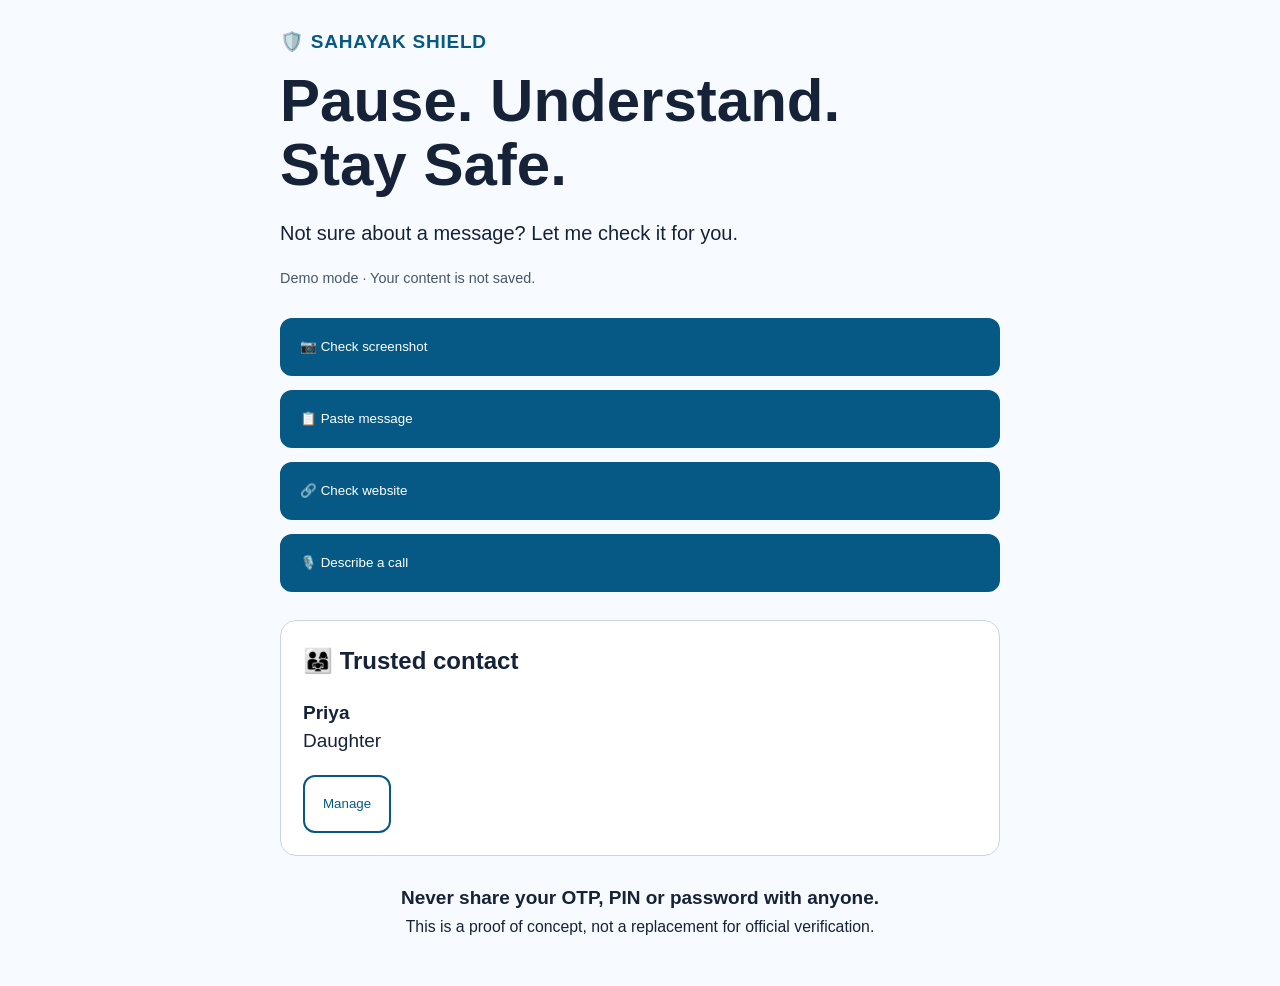
==== static/index.html @ e9e8b98b "initial commit" ====
<!doctype html><html lang="en"><head><meta charset="utf-8"><meta name="viewport" content="width=device-width,initial-scale=1"><title>Sahayak Shield</title><link rel="stylesheet" href="/static/style.css"></head><body><main class="shell"><header><p class="brand">🛡️ SAHAYAK SHIELD</p><h1>Pause. Understand.<br>Stay Safe.</h1><p class="intro">Not sure about a message? Let me check it for you.</p><p class="demo">Demo mode · Your content is not saved.</p></header><section id="choose" aria-label="Choose what to check"><div class="actions"><button data-type="image">📷 Check screenshot</button><button data-type="text">📋 Paste message</button><button data-type="url">🔗 Check website</button><button data-type="call">🎙️ Describe a call</button></div></section><section id="formBox" hidden><button class="back" id="back">← Go back</button><h2 id="formTitle">Check a message</h2><label id="label" for="input">Paste the message here</label><textarea id="input" rows="6" maxlength="8000" placeholder="For example: Your bank account will be blocked today..."></textarea><input id="image" type="file" accept="image/jpeg,image/png,image/webp" hidden><p id="voiceNotice" class="hint" hidden></p><div class="formActions"><button id="voice" class="secondary" type="button">🎙️ Speak instead</button><button id="submit">Check safely</button></div></section><section id="result" hidden aria-live="polite"></section><section class="contact"><h2>👨‍👩‍👧 Trusted contact</h2><p><strong>Priya</strong><br>Daughter</p><button class="secondary" id="manage">Manage</button></section><footer>Never share your OTP, PIN or password with anyone.<br><small>This is a proof of concept, not a replacement for official verification.</small></footer></main><script src="/static/app.js"></script></body></html>
---- static/style.css ----
:root{--ink:#152238;--blue:#075985;--blue2:#e0f2fe;--line:#cbd5e1;--bg:#f7fbff;--focus:#e76f00}*{box-sizing:border-box}body{margin:0;background:var(--bg);color:var(--ink);font:19px/1.5 Arial,sans-serif}.shell{max-width:760px;margin:auto;padding:28px 20px 45px}.brand{font-weight:800;color:#075985;letter-spacing:.04em;margin:0}h1{font-size:clamp(2.25rem,6vw,3.75rem);line-height:1.08;margin:12px 0}.intro{font-size:1.25rem}.demo,.hint{font-size:.9rem;color:#475569}.actions{display:grid;gap:14px;margin:28px 0}button{min-height:58px;border:2px solid var(--blue);border-radius:12px;padding:12px 18px;background:var(--blue);color:white;font:700 1.05rem inherit;text-align:left;cursor:pointer}button:hover{background:#06456a}button:focus-visible,textarea:focus-visible,input:focus-visible{outline:4px solid var(--focus);outline-offset:3px}.secondary,.back{background:white;color:var(--blue)}.back{border:0;min-height:44px;padding:6px 0}.back:hover,.secondary:hover{background:var(--blue2)}#formBox,#result,.contact{background:white;border:1px solid var(--line);border-radius:16px;padding:22px;margin-top:20px}h2{font-size:1.5rem;margin-top:0}label{display:block;font-weight:bold;margin:16px 0 8px}textarea,input[type=text]{width:100%;border:2px solid #64748b;border-radius:10px;padding:14px;font:inherit}.formActions{display:flex;gap:12px;margin-top:16px}.formActions>*{flex:1}.risk{border-left:10px solid #64748b}.risk.HIGH{border-color:#b91c1c}.risk.MEDIUM{border-color:#a16207}.risk.LOW{border-color:#047857}.risk h2{font-size:2rem}.risk ul,.risk ol{padding-left:28px}.detail{border-top:1px solid var(--line);margin-top:20px;padding-top:16px}.contact{margin-top:26px}footer{text-align:center;margin-top:28px;font-weight:bold}footer small{font-weight:normal}@media(max-width:520px){.shell{padding:20px 14px}.formActions{flex-direction:column}.formActions button{width:100%}}
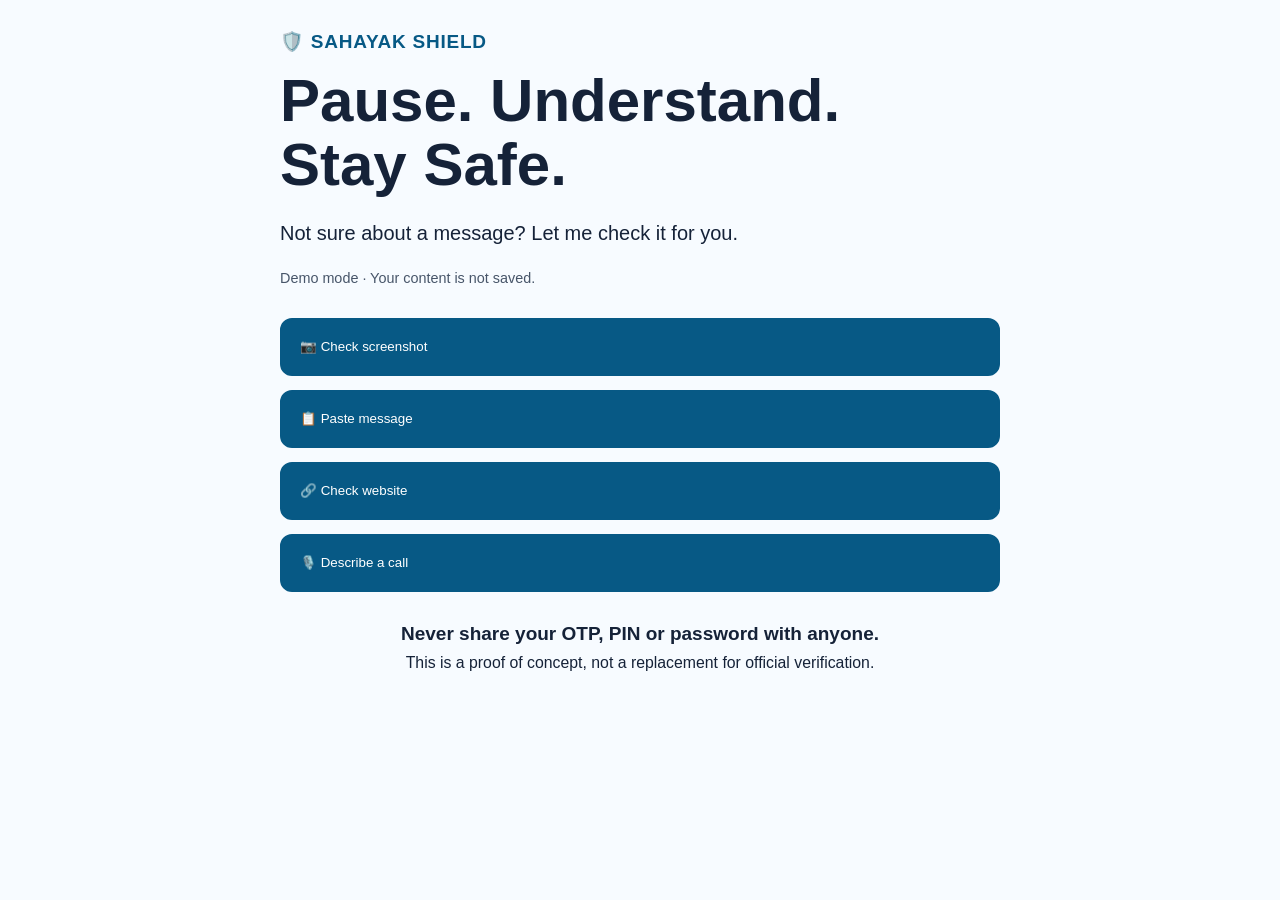
==== commit 815326ab: "removed demo parts" ====
--- a/static/index.html
+++ b/static/index.html
@@ -1 +1 @@
-<!doctype html><html lang="en"><head><meta charset="utf-8"><meta name="viewport" content="width=device-width,initial-scale=1"><title>Sahayak Shield</title><link rel="stylesheet" href="/static/style.css"></head><body><main class="shell"><header><p class="brand">🛡️ SAHAYAK SHIELD</p><h1>Pause. Understand.<br>Stay Safe.</h1><p class="intro">Not sure about a message? Let me check it for you.</p><p class="demo">Demo mode · Your content is not saved.</p></header><section id="choose" aria-label="Choose what to check"><div class="actions"><button data-type="image">📷 Check screenshot</button><button data-type="text">📋 Paste message</button><button data-type="url">🔗 Check website</button><button data-type="call">🎙️ Describe a call</button></div></section><section id="formBox" hidden><button class="back" id="back">← Go back</button><h2 id="formTitle">Check a message</h2><label id="label" for="input">Paste the message here</label><textarea id="input" rows="6" maxlength="8000" placeholder="For example: Your bank account will be blocked today..."></textarea><input id="image" type="file" accept="image/jpeg,image/png,image/webp" hidden><p id="voiceNotice" class="hint" hidden></p><div class="formActions"><button id="voice" class="secondary" type="button">🎙️ Speak instead</button><button id="submit">Check safely</button></div></section><section id="result" hidden aria-live="polite"></section><section class="contact"><h2>👨‍👩‍👧 Trusted contact</h2><p><strong>Priya</strong><br>Daughter</p><button class="secondary" id="manage">Manage</button></section><footer>Never share your OTP, PIN or password with anyone.<br><small>This is a proof of concept, not a replacement for official verification.</small></footer></main><script src="/static/app.js"></script></body></html>
+<!doctype html><html lang="en"><head><meta charset="utf-8"><meta name="viewport" content="width=device-width,initial-scale=1"><title>Sahayak Shield</title><link rel="stylesheet" href="/static/style.css"></head><body><main class="shell"><header><p class="brand">🛡️ SAHAYAK SHIELD</p><h1>Pause. Understand.<br>Stay Safe.</h1><p class="intro">Not sure about a message? Let me check it for you.</p><p class="demo">Demo mode · Your content is not saved.</p></header><section id="choose" aria-label="Choose what to check"><div class="actions"><button data-type="image">📷 Check screenshot</button><button data-type="text">📋 Paste message</button><button data-type="url">🔗 Check website</button><button data-type="call">🎙️ Describe a call</button></div></section><section id="formBox" hidden><button class="back" id="back">← Go back</button><h2 id="formTitle">Check a message</h2><label id="label" for="input">Paste the message here</label><textarea id="input" rows="6" maxlength="8000" placeholder="For example: Your bank account will be blocked today..."></textarea><input id="image" type="file" accept="image/jpeg,image/png,image/webp" hidden><p id="voiceNotice" class="hint" hidden></p><div class="formActions"><button id="voice" class="secondary" type="button">🎙️ Speak instead</button><button id="submit">Check safely</button></div></section><section id="result" hidden aria-live="polite"></section><footer>Never share your OTP, PIN or password with anyone.<br><small>This is a proof of concept, not a replacement for official verification.</small></footer></main><script src="/static/app.js"></script></body></html>
--- a/static/style.css
+++ b/static/style.css
@@ -1 +1 @@
-:root{--ink:#152238;--blue:#075985;--blue2:#e0f2fe;--line:#cbd5e1;--bg:#f7fbff;--focus:#e76f00}*{box-sizing:border-box}body{margin:0;background:var(--bg);color:var(--ink);font:19px/1.5 Arial,sans-serif}.shell{max-width:760px;margin:auto;padding:28px 20px 45px}.brand{font-weight:800;color:#075985;letter-spacing:.04em;margin:0}h1{font-size:clamp(2.25rem,6vw,3.75rem);line-height:1.08;margin:12px 0}.intro{font-size:1.25rem}.demo,.hint{font-size:.9rem;color:#475569}.actions{display:grid;gap:14px;margin:28px 0}button{min-height:58px;border:2px solid var(--blue);border-radius:12px;padding:12px 18px;background:var(--blue);color:white;font:700 1.05rem inherit;text-align:left;cursor:pointer}button:hover{background:#06456a}button:focus-visible,textarea:focus-visible,input:focus-visible{outline:4px solid var(--focus);outline-offset:3px}.secondary,.back{background:white;color:var(--blue)}.back{border:0;min-height:44px;padding:6px 0}.back:hover,.secondary:hover{background:var(--blue2)}#formBox,#result,.contact{background:white;border:1px solid var(--line);border-radius:16px;padding:22px;margin-top:20px}h2{font-size:1.5rem;margin-top:0}label{display:block;font-weight:bold;margin:16px 0 8px}textarea,input[type=text]{width:100%;border:2px solid #64748b;border-radius:10px;padding:14px;font:inherit}.formActions{display:flex;gap:12px;margin-top:16px}.formActions>*{flex:1}.risk{border-left:10px solid #64748b}.risk.HIGH{border-color:#b91c1c}.risk.MEDIUM{border-color:#a16207}.risk.LOW{border-color:#047857}.risk h2{font-size:2rem}.risk ul,.risk ol{padding-left:28px}.detail{border-top:1px solid var(--line);margin-top:20px;padding-top:16px}.contact{margin-top:26px}footer{text-align:center;margin-top:28px;font-weight:bold}footer small{font-weight:normal}@media(max-width:520px){.shell{padding:20px 14px}.formActions{flex-direction:column}.formActions button{width:100%}}
+:root{--ink:#152238;--blue:#075985;--blue2:#e0f2fe;--line:#cbd5e1;--bg:#f7fbff;--focus:#e76f00}*{box-sizing:border-box}body{margin:0;background:var(--bg);color:var(--ink);font:19px/1.5 Arial,sans-serif}.shell{max-width:760px;margin:auto;padding:28px 20px 45px}.brand{font-weight:800;color:#075985;letter-spacing:.04em;margin:0}h1{font-size:clamp(2.25rem,6vw,3.75rem);line-height:1.08;margin:12px 0}.intro{font-size:1.25rem}.demo,.hint{font-size:.9rem;color:#475569}.actions{display:grid;gap:14px;margin:28px 0}button{min-height:58px;border:2px solid var(--blue);border-radius:12px;padding:12px 18px;background:var(--blue);color:white;font:700 1.05rem inherit;text-align:left;cursor:pointer}button:hover{background:#06456a}button:focus-visible,textarea:focus-visible,input:focus-visible{outline:4px solid var(--focus);outline-offset:3px}.secondary,.back{background:white;color:var(--blue)}.back{border:0;min-height:44px;padding:6px 0}.back:hover,.secondary:hover{background:var(--blue2)}#formBox,#result{background:white;border:1px solid var(--line);border-radius:16px;padding:22px;margin-top:20px}h2{font-size:1.5rem;margin-top:0}label{display:block;font-weight:bold;margin:16px 0 8px}textarea,input[type=text]{width:100%;border:2px solid #64748b;border-radius:10px;padding:14px;font:inherit}.formActions{display:flex;gap:12px;margin-top:16px}.formActions>*{flex:1}.risk{border-left:10px solid #64748b}.risk.HIGH{border-color:#b91c1c}.risk.MEDIUM{border-color:#a16207}.risk.LOW{border-color:#047857}.risk h2{font-size:2rem}.risk ul,.risk ol{padding-left:28px}.detail{border-top:1px solid var(--line);margin-top:20px;padding-top:16px}.contact,#ask{display:none}footer{text-align:center;margin-top:28px;font-weight:bold}footer small{font-weight:normal}@media(max-width:520px){.shell{padding:20px 14px}.formActions{flex-direction:column}.formActions button{width:100%}}
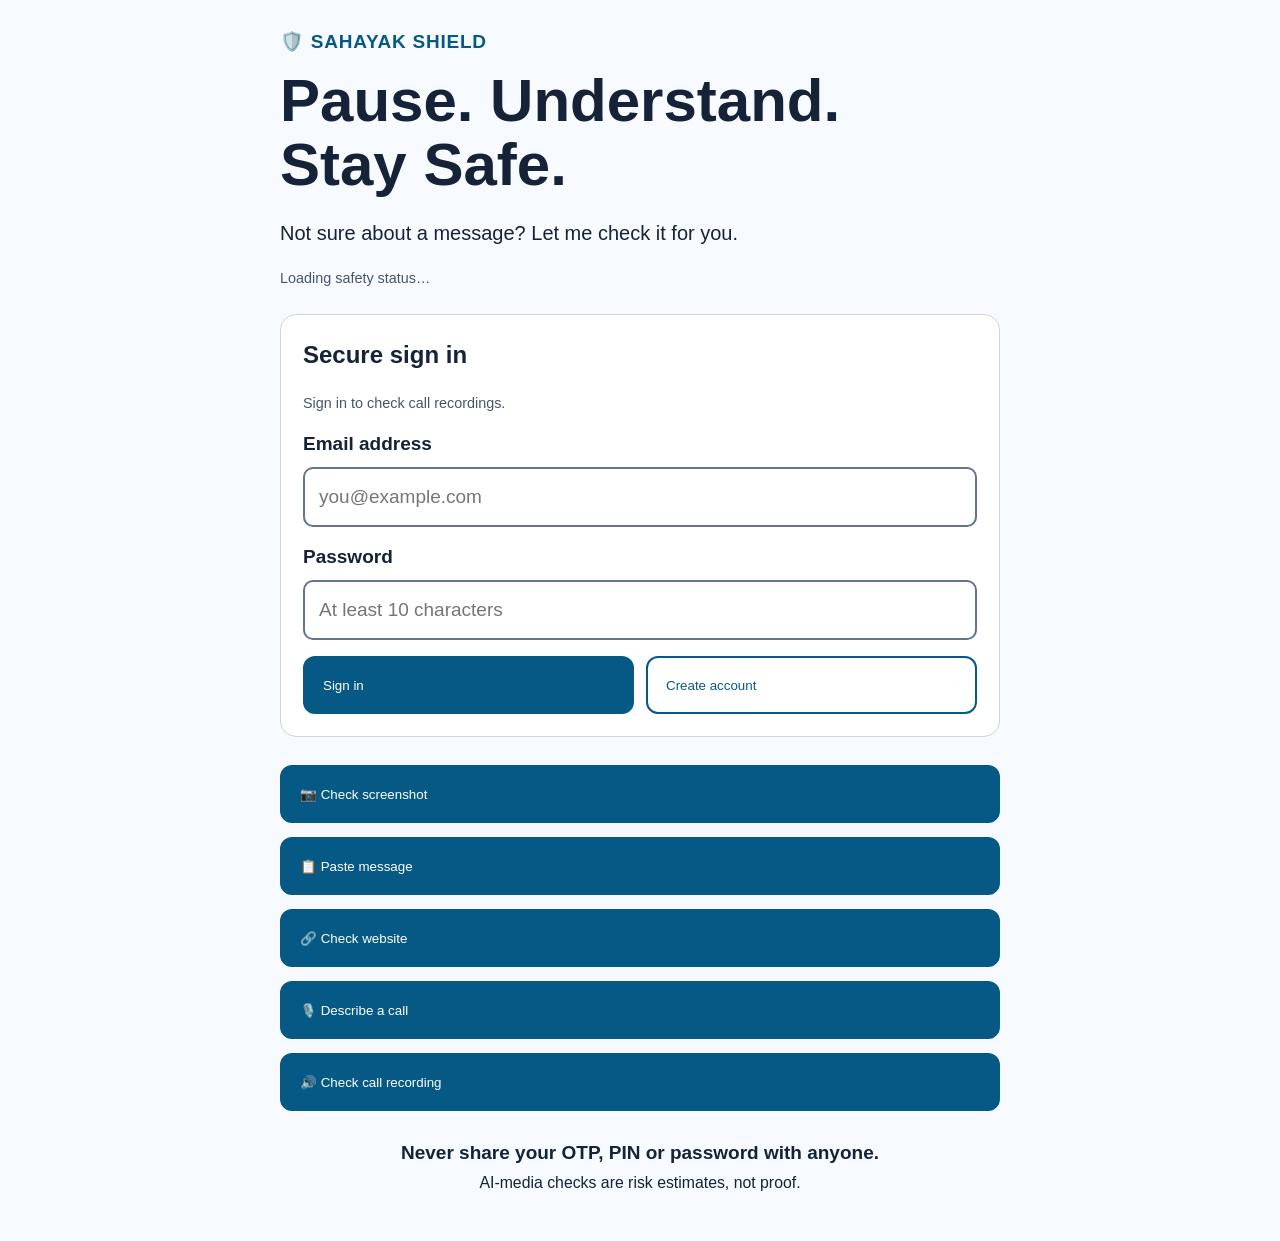
==== commit 45f6780d: "added login page and deepfake audios detector" ====
--- a/static/index.html
+++ b/static/index.html
@@ -1 +1 @@
-<!doctype html><html lang="en"><head><meta charset="utf-8"><meta name="viewport" content="width=device-width,initial-scale=1"><title>Sahayak Shield</title><link rel="stylesheet" href="/static/style.css"></head><body><main class="shell"><header><p class="brand">🛡️ SAHAYAK SHIELD</p><h1>Pause. Understand.<br>Stay Safe.</h1><p class="intro">Not sure about a message? Let me check it for you.</p><p class="demo">Demo mode · Your content is not saved.</p></header><section id="choose" aria-label="Choose what to check"><div class="actions"><button data-type="image">📷 Check screenshot</button><button data-type="text">📋 Paste message</button><button data-type="url">🔗 Check website</button><button data-type="call">🎙️ Describe a call</button></div></section><section id="formBox" hidden><button class="back" id="back">← Go back</button><h2 id="formTitle">Check a message</h2><label id="label" for="input">Paste the message here</label><textarea id="input" rows="6" maxlength="8000" placeholder="For example: Your bank account will be blocked today..."></textarea><input id="image" type="file" accept="image/jpeg,image/png,image/webp" hidden><p id="voiceNotice" class="hint" hidden></p><div class="formActions"><button id="voice" class="secondary" type="button">🎙️ Speak instead</button><button id="submit">Check safely</button></div></section><section id="result" hidden aria-live="polite"></section><footer>Never share your OTP, PIN or password with anyone.<br><small>This is a proof of concept, not a replacement for official verification.</small></footer></main><script src="/static/app.js"></script></body></html>
+<!doctype html><html lang="en"><head><meta charset="utf-8"><meta name="viewport" content="width=device-width,initial-scale=1"><title>Sahayak Shield</title><link rel="stylesheet" href="/static/style.css"></head><body><main class="shell"><header><p class="brand">🛡️ SAHAYAK SHIELD</p><h1>Pause. Understand.<br>Stay Safe.</h1><p class="intro">Not sure about a message? Let me check it for you.</p><p class="demo">Loading safety status…</p></header><section id="authBox" class="auth"><h2>Secure sign in</h2><p id="authStatus" class="hint">Sign in to check call recordings.</p><label for="email">Email address</label><input id="email" type="email" autocomplete="email" placeholder="you@example.com"><label for="password">Password</label><input id="password" type="password" autocomplete="current-password" minlength="10" placeholder="At least 10 characters"><div class="formActions"><button id="login" type="button">Sign in</button><button id="signup" class="secondary" type="button">Create account</button></div><button id="logout" class="back" type="button" hidden>Sign out</button></section><section id="choose" aria-label="Choose what to check"><div class="actions"><button data-type="image">📷 Check screenshot</button><button data-type="text">📋 Paste message</button><button data-type="url">🔗 Check website</button><button data-type="call">🎙️ Describe a call</button><button data-type="audio">🔊 Check call recording</button></div></section><section id="formBox" hidden><button class="back" id="back">← Go back</button><h2 id="formTitle">Check a message</h2><label id="label" for="input">Paste the message here</label><textarea id="input" rows="6" maxlength="8000" placeholder="For example: Your bank account will be blocked today..."></textarea><input id="image" type="file" accept="image/jpeg,image/png,image/webp" hidden><input id="audio" type="file" accept="audio/mpeg,audio/wav,audio/ogg,audio/mp4,audio/x-m4a" hidden><p id="voiceNotice" class="hint" hidden></p><div class="formActions"><button id="voice" class="secondary" type="button">🎙️ Speak instead</button><button id="submit">Check safely</button></div></section><section id="result" hidden aria-live="polite"></section><footer>Never share your OTP, PIN or password with anyone.<br><small>AI-media checks are risk estimates, not proof.</small></footer></main><script src="/static/app.js"></script></body></html>
--- a/static/style.css
+++ b/static/style.css
@@ -1 +1 @@
-:root{--ink:#152238;--blue:#075985;--blue2:#e0f2fe;--line:#cbd5e1;--bg:#f7fbff;--focus:#e76f00}*{box-sizing:border-box}body{margin:0;background:var(--bg);color:var(--ink);font:19px/1.5 Arial,sans-serif}.shell{max-width:760px;margin:auto;padding:28px 20px 45px}.brand{font-weight:800;color:#075985;letter-spacing:.04em;margin:0}h1{font-size:clamp(2.25rem,6vw,3.75rem);line-height:1.08;margin:12px 0}.intro{font-size:1.25rem}.demo,.hint{font-size:.9rem;color:#475569}.actions{display:grid;gap:14px;margin:28px 0}button{min-height:58px;border:2px solid var(--blue);border-radius:12px;padding:12px 18px;background:var(--blue);color:white;font:700 1.05rem inherit;text-align:left;cursor:pointer}button:hover{background:#06456a}button:focus-visible,textarea:focus-visible,input:focus-visible{outline:4px solid var(--focus);outline-offset:3px}.secondary,.back{background:white;color:var(--blue)}.back{border:0;min-height:44px;padding:6px 0}.back:hover,.secondary:hover{background:var(--blue2)}#formBox,#result{background:white;border:1px solid var(--line);border-radius:16px;padding:22px;margin-top:20px}h2{font-size:1.5rem;margin-top:0}label{display:block;font-weight:bold;margin:16px 0 8px}textarea,input[type=text]{width:100%;border:2px solid #64748b;border-radius:10px;padding:14px;font:inherit}.formActions{display:flex;gap:12px;margin-top:16px}.formActions>*{flex:1}.risk{border-left:10px solid #64748b}.risk.HIGH{border-color:#b91c1c}.risk.MEDIUM{border-color:#a16207}.risk.LOW{border-color:#047857}.risk h2{font-size:2rem}.risk ul,.risk ol{padding-left:28px}.detail{border-top:1px solid var(--line);margin-top:20px;padding-top:16px}.contact,#ask{display:none}footer{text-align:center;margin-top:28px;font-weight:bold}footer small{font-weight:normal}@media(max-width:520px){.shell{padding:20px 14px}.formActions{flex-direction:column}.formActions button{width:100%}}
+:root{--ink:#152238;--blue:#075985;--blue2:#e0f2fe;--line:#cbd5e1;--bg:#f7fbff;--focus:#e76f00}*{box-sizing:border-box}body{margin:0;background:var(--bg);color:var(--ink);font:19px/1.5 Arial,sans-serif}.shell{max-width:760px;margin:auto;padding:28px 20px 45px}.brand{font-weight:800;color:#075985;letter-spacing:.04em;margin:0}h1{font-size:clamp(2.25rem,6vw,3.75rem);line-height:1.08;margin:12px 0}.intro{font-size:1.25rem}.demo,.hint{font-size:.9rem;color:#475569}.actions{display:grid;gap:14px;margin:28px 0}button{min-height:58px;border:2px solid var(--blue);border-radius:12px;padding:12px 18px;background:var(--blue);color:white;font:700 1.05rem inherit;text-align:left;cursor:pointer}button:hover{background:#06456a}button:focus-visible,textarea:focus-visible,input:focus-visible{outline:4px solid var(--focus);outline-offset:3px}.secondary,.back{background:white;color:var(--blue)}.back{border:0;min-height:44px;padding:6px 0}.back:hover,.secondary:hover{background:var(--blue2)}#formBox,#result,.auth{background:white;border:1px solid var(--line);border-radius:16px;padding:22px;margin-top:20px}.auth{margin:24px 0}h2{font-size:1.5rem;margin-top:0}label{display:block;font-weight:bold;margin:16px 0 8px}textarea,input[type=text],input[type=email],input[type=password]{width:100%;border:2px solid #64748b;border-radius:10px;padding:14px;font:inherit}.formActions{display:flex;gap:12px;margin-top:16px}.formActions>*{flex:1}.risk{border-left:10px solid #64748b}.risk.HIGH{border-color:#b91c1c}.risk.MEDIUM{border-color:#a16207}.risk.LOW{border-color:#047857}.risk h2{font-size:2rem}.risk ul,.risk ol{padding-left:28px}.detail{border-top:1px solid var(--line);margin-top:20px;padding-top:16px}footer{text-align:center;margin-top:28px;font-weight:bold}footer small{font-weight:normal}@media(max-width:520px){.shell{padding:20px 14px}.formActions{flex-direction:column}.formActions button{width:100%}}
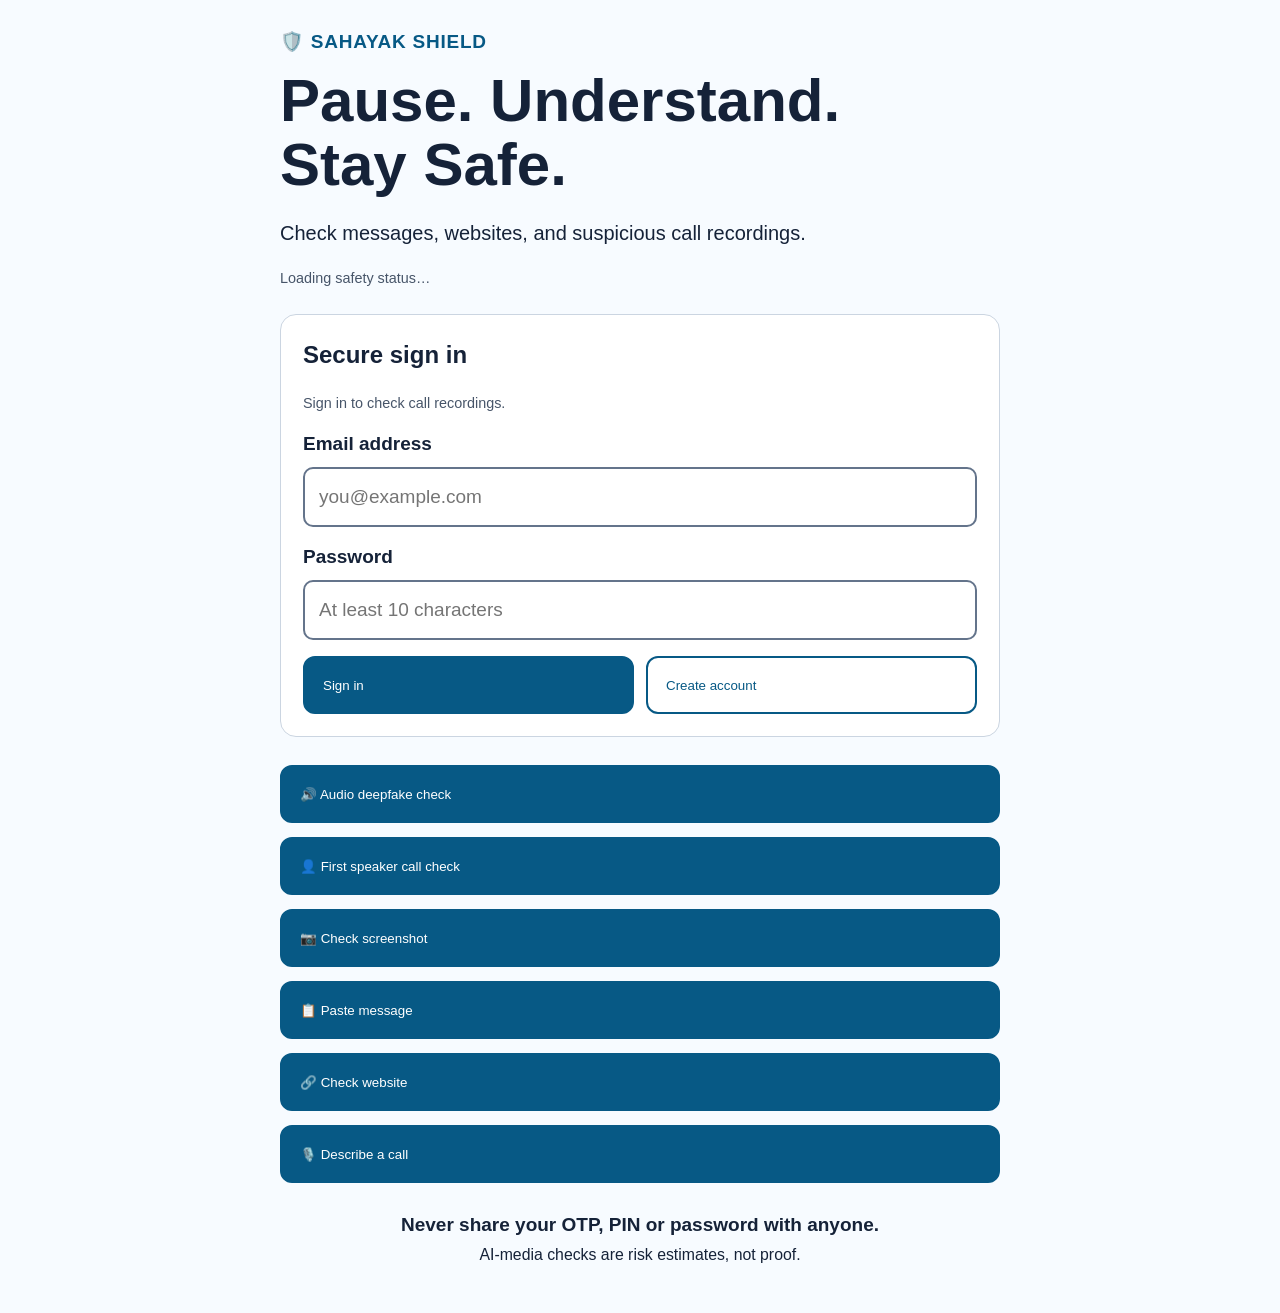
==== commit 880c78af: "added test file for audio testing" ====
--- a/static/index.html
+++ b/static/index.html
@@ -1 +1 @@
-<!doctype html><html lang="en"><head><meta charset="utf-8"><meta name="viewport" content="width=device-width,initial-scale=1"><title>Sahayak Shield</title><link rel="stylesheet" href="/static/style.css"></head><body><main class="shell"><header><p class="brand">🛡️ SAHAYAK SHIELD</p><h1>Pause. Understand.<br>Stay Safe.</h1><p class="intro">Not sure about a message? Let me check it for you.</p><p class="demo">Loading safety status…</p></header><section id="authBox" class="auth"><h2>Secure sign in</h2><p id="authStatus" class="hint">Sign in to check call recordings.</p><label for="email">Email address</label><input id="email" type="email" autocomplete="email" placeholder="you@example.com"><label for="password">Password</label><input id="password" type="password" autocomplete="current-password" minlength="10" placeholder="At least 10 characters"><div class="formActions"><button id="login" type="button">Sign in</button><button id="signup" class="secondary" type="button">Create account</button></div><button id="logout" class="back" type="button" hidden>Sign out</button></section><section id="choose" aria-label="Choose what to check"><div class="actions"><button data-type="image">📷 Check screenshot</button><button data-type="text">📋 Paste message</button><button data-type="url">🔗 Check website</button><button data-type="call">🎙️ Describe a call</button><button data-type="audio">🔊 Check call recording</button></div></section><section id="formBox" hidden><button class="back" id="back">← Go back</button><h2 id="formTitle">Check a message</h2><label id="label" for="input">Paste the message here</label><textarea id="input" rows="6" maxlength="8000" placeholder="For example: Your bank account will be blocked today..."></textarea><input id="image" type="file" accept="image/jpeg,image/png,image/webp" hidden><input id="audio" type="file" accept="audio/mpeg,audio/wav,audio/ogg,audio/mp4,audio/x-m4a" hidden><p id="voiceNotice" class="hint" hidden></p><div class="formActions"><button id="voice" class="secondary" type="button">🎙️ Speak instead</button><button id="submit">Check safely</button></div></section><section id="result" hidden aria-live="polite"></section><footer>Never share your OTP, PIN or password with anyone.<br><small>AI-media checks are risk estimates, not proof.</small></footer></main><script src="/static/app.js"></script></body></html>
+<!doctype html><html lang="en"><head><meta charset="utf-8"><meta name="viewport" content="width=device-width,initial-scale=1"><title>Sahayak Shield</title><link rel="stylesheet" href="/static/style.css"></head><body><main class="shell"><header><p class="brand">🛡️ SAHAYAK SHIELD</p><h1>Pause. Understand.<br>Stay Safe.</h1><p class="intro">Check messages, websites, and suspicious call recordings.</p><p class="demo">Loading safety status…</p></header><section id="authBox" class="auth"><h2>Secure sign in</h2><p id="authStatus" class="hint">Sign in to check call recordings.</p><label for="email">Email address</label><input id="email" type="email" autocomplete="email" placeholder="you@example.com"><label for="password">Password</label><input id="password" type="password" autocomplete="current-password" minlength="10" placeholder="At least 10 characters"><div class="formActions"><button id="login" type="button">Sign in</button><button id="signup" class="secondary" type="button">Create account</button></div><button id="logout" class="back" type="button" hidden>Sign out</button></section><section id="choose" aria-label="Choose what to check"><div class="actions"><button data-type="audio">🔊 Audio deepfake check</button><button data-type="first">👤 First speaker call check</button><button data-type="image">📷 Check screenshot</button><button data-type="text">📋 Paste message</button><button data-type="url">🔗 Check website</button><button data-type="call">🎙️ Describe a call</button></div></section><section id="formBox" hidden><button class="back" id="back">← Go back</button><h2 id="formTitle">Check a message</h2><label id="label" for="input">Paste the message here</label><textarea id="input" rows="6" maxlength="8000"></textarea><input id="image" type="file" accept="image/jpeg,image/png,image/webp" hidden><input id="audio" type="file" accept="audio/mpeg,audio/wav,audio/ogg,audio/mp4,audio/x-m4a" hidden><p id="voiceNotice" class="hint" hidden></p><div class="formActions"><button id="voice" class="secondary" type="button">🎙️ Speak instead</button><button id="submit">Check safely</button></div></section><section id="result" hidden aria-live="polite"></section><footer>Never share your OTP, PIN or password with anyone.<br><small>AI-media checks are risk estimates, not proof.</small></footer></main><script src="/static/app.js"></script></body></html>
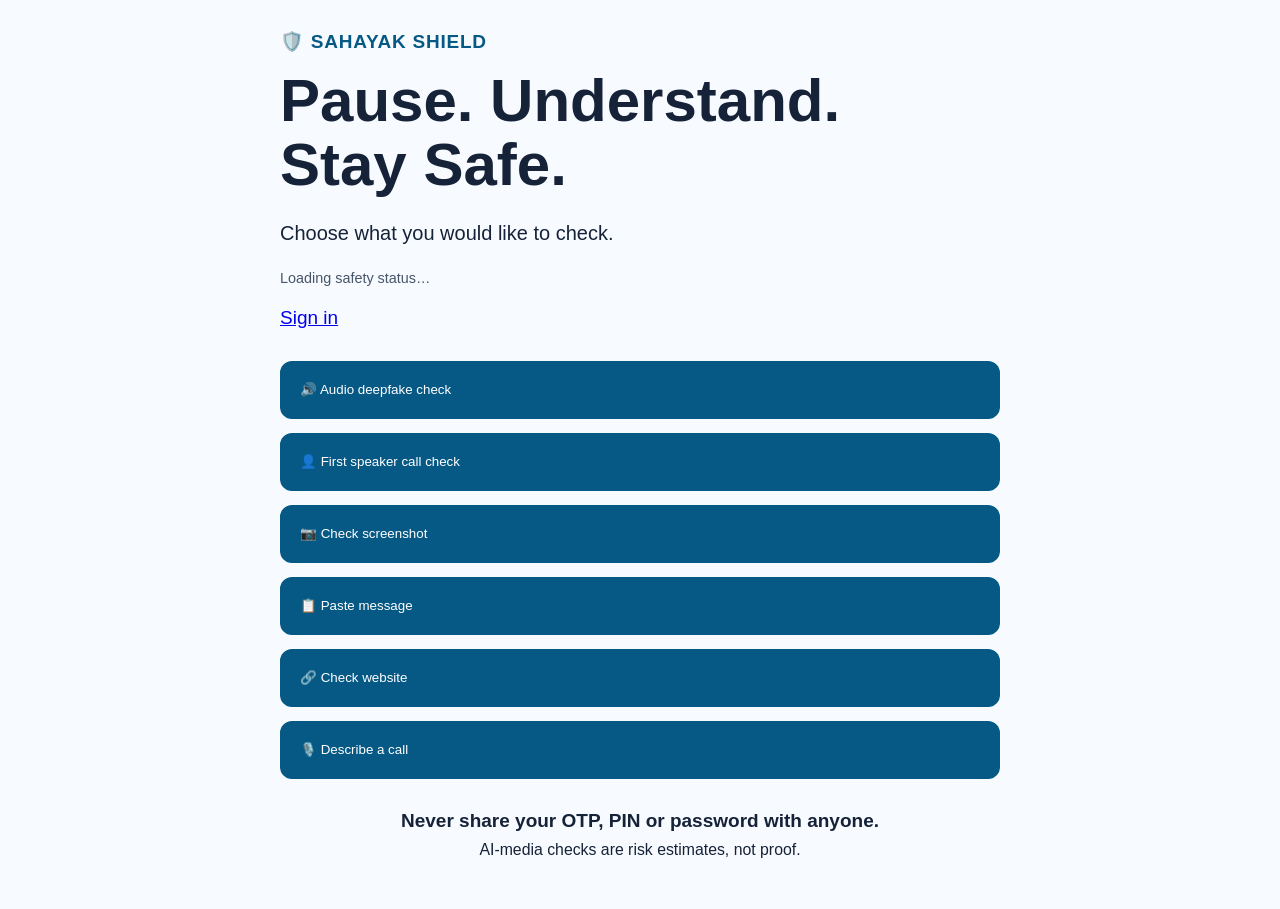
==== commit bbc1c131: "separated sigin page" ====
--- a/static/index.html
+++ b/static/index.html
@@ -1 +1 @@
-<!doctype html><html lang="en"><head><meta charset="utf-8"><meta name="viewport" content="width=device-width,initial-scale=1"><title>Sahayak Shield</title><link rel="stylesheet" href="/static/style.css"></head><body><main class="shell"><header><p class="brand">🛡️ SAHAYAK SHIELD</p><h1>Pause. Understand.<br>Stay Safe.</h1><p class="intro">Check messages, websites, and suspicious call recordings.</p><p class="demo">Loading safety status…</p></header><section id="authBox" class="auth"><h2>Secure sign in</h2><p id="authStatus" class="hint">Sign in to check call recordings.</p><label for="email">Email address</label><input id="email" type="email" autocomplete="email" placeholder="you@example.com"><label for="password">Password</label><input id="password" type="password" autocomplete="current-password" minlength="10" placeholder="At least 10 characters"><div class="formActions"><button id="login" type="button">Sign in</button><button id="signup" class="secondary" type="button">Create account</button></div><button id="logout" class="back" type="button" hidden>Sign out</button></section><section id="choose" aria-label="Choose what to check"><div class="actions"><button data-type="audio">🔊 Audio deepfake check</button><button data-type="first">👤 First speaker call check</button><button data-type="image">📷 Check screenshot</button><button data-type="text">📋 Paste message</button><button data-type="url">🔗 Check website</button><button data-type="call">🎙️ Describe a call</button></div></section><section id="formBox" hidden><button class="back" id="back">← Go back</button><h2 id="formTitle">Check a message</h2><label id="label" for="input">Paste the message here</label><textarea id="input" rows="6" maxlength="8000"></textarea><input id="image" type="file" accept="image/jpeg,image/png,image/webp" hidden><input id="audio" type="file" accept="audio/mpeg,audio/wav,audio/ogg,audio/mp4,audio/x-m4a" hidden><p id="voiceNotice" class="hint" hidden></p><div class="formActions"><button id="voice" class="secondary" type="button">🎙️ Speak instead</button><button id="submit">Check safely</button></div></section><section id="result" hidden aria-live="polite"></section><footer>Never share your OTP, PIN or password with anyone.<br><small>AI-media checks are risk estimates, not proof.</small></footer></main><script src="/static/app.js"></script></body></html>
+<!doctype html><html lang="en"><head><meta charset="utf-8"><meta name="viewport" content="width=device-width,initial-scale=1"><title>Sahayak Shield</title><link rel="stylesheet" href="/static/style.css"></head><body><main class="shell"><header><p class="brand">🛡️ SAHAYAK SHIELD</p><h1>Pause. Understand.<br>Stay Safe.</h1><p class="intro">Choose what you would like to check.</p><p class="demo">Loading safety status…</p><a class="signinLink" href="/signin">Sign in</a></header><section id="choose" aria-label="Choose what to check"><div class="actions"><button data-type="audio">🔊 Audio deepfake check</button><button data-type="first">👤 First speaker call check</button><button data-type="image">📷 Check screenshot</button><button data-type="text">📋 Paste message</button><button data-type="url">🔗 Check website</button><button data-type="call">🎙️ Describe a call</button></div></section><section id="formBox" hidden><button class="back" id="back">← Go back</button><h2 id="formTitle">Check a message</h2><label id="label" for="input">Paste the message here</label><textarea id="input" rows="6" maxlength="8000"></textarea><input id="image" type="file" accept="image/jpeg,image/png,image/webp" hidden><input id="audio" type="file" accept="audio/mpeg,audio/wav,audio/ogg,audio/mp4,audio/x-m4a" hidden><p id="voiceNotice" class="hint" hidden></p><div class="formActions"><button id="voice" class="secondary" type="button">🎙️ Speak instead</button><button id="submit">Check safely</button></div></section><section id="result" hidden aria-live="polite"></section><footer>Never share your OTP, PIN or password with anyone.<br><small>AI-media checks are risk estimates, not proof.</small></footer></main><script src="/static/app.js"></script></body></html>
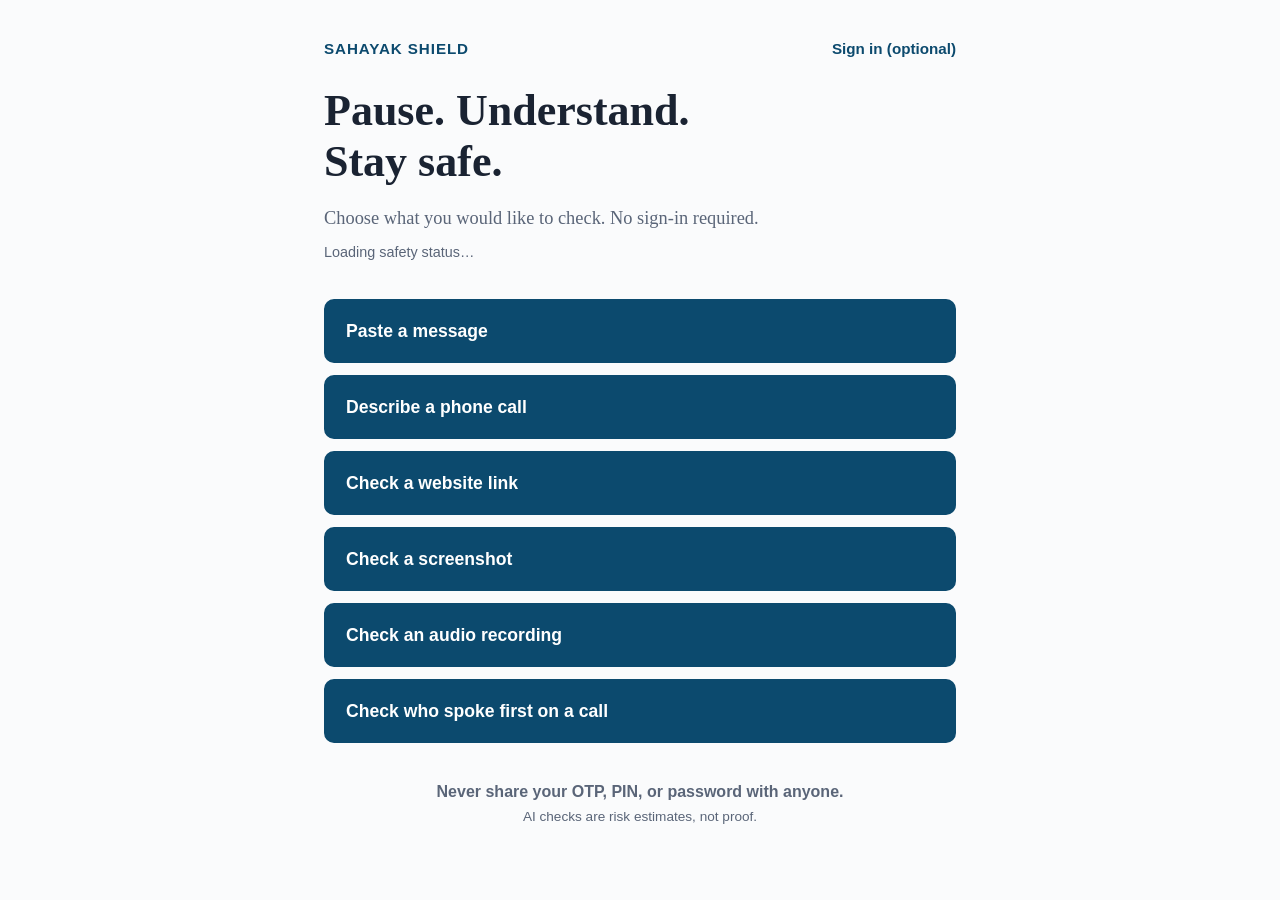
==== commit 8f43f296: "improved styling" ====
--- a/static/index.html
+++ b/static/index.html
@@ -1 +1,55 @@
-<!doctype html><html lang="en"><head><meta charset="utf-8"><meta name="viewport" content="width=device-width,initial-scale=1"><title>Sahayak Shield</title><link rel="stylesheet" href="/static/style.css"></head><body><main class="shell"><header><p class="brand">🛡️ SAHAYAK SHIELD</p><h1>Pause. Understand.<br>Stay Safe.</h1><p class="intro">Choose what you would like to check.</p><p class="demo">Loading safety status…</p><a class="signinLink" href="/signin">Sign in</a></header><section id="choose" aria-label="Choose what to check"><div class="actions"><button data-type="audio">🔊 Audio deepfake check</button><button data-type="first">👤 First speaker call check</button><button data-type="image">📷 Check screenshot</button><button data-type="text">📋 Paste message</button><button data-type="url">🔗 Check website</button><button data-type="call">🎙️ Describe a call</button></div></section><section id="formBox" hidden><button class="back" id="back">← Go back</button><h2 id="formTitle">Check a message</h2><label id="label" for="input">Paste the message here</label><textarea id="input" rows="6" maxlength="8000"></textarea><input id="image" type="file" accept="image/jpeg,image/png,image/webp" hidden><input id="audio" type="file" accept="audio/mpeg,audio/wav,audio/ogg,audio/mp4,audio/x-m4a" hidden><p id="voiceNotice" class="hint" hidden></p><div class="formActions"><button id="voice" class="secondary" type="button">🎙️ Speak instead</button><button id="submit">Check safely</button></div></section><section id="result" hidden aria-live="polite"></section><footer>Never share your OTP, PIN or password with anyone.<br><small>AI-media checks are risk estimates, not proof.</small></footer></main><script src="/static/app.js"></script></body></html>
+<!doctype html>
+<html lang="en">
+<head>
+  <meta charset="utf-8">
+  <meta name="viewport" content="width=device-width, initial-scale=1">
+  <title>Sahayak Shield</title>
+  <link rel="stylesheet" href="/static/style.css">
+</head>
+<body>
+  <main class="shell">
+    <header class="hero">
+      <div class="heroTop">
+        <p class="brand">Sahayak Shield</p>
+        <a class="signinLink" href="/signin">Sign in (optional)</a>
+      </div>
+      <h1>Pause. Understand.<br>Stay safe.</h1>
+      <p class="intro">Choose what you would like to check. No sign-in required.</p>
+      <p class="demo">Loading safety status…</p>
+    </header>
+
+    <section id="choose" aria-label="Choose what to check">
+      <div class="actions">
+        <button data-type="text">Paste a message</button>
+        <button data-type="call">Describe a phone call</button>
+        <button data-type="url">Check a website link</button>
+        <button data-type="image">Check a screenshot</button>
+        <button data-type="audio">Check an audio recording</button>
+        <button data-type="first">Check who spoke first on a call</button>
+      </div>
+    </section>
+
+    <section id="formBox" hidden>
+      <button class="back" id="back" type="button">Go back</button>
+      <h2 id="formTitle">Check a message</h2>
+      <label id="label" for="input">Paste the message here</label>
+      <textarea id="input" rows="6" maxlength="8000"></textarea>
+      <input id="image" type="file" accept="image/jpeg,image/png,image/webp" hidden>
+      <input id="audio" type="file" accept="audio/mpeg,audio/wav,audio/ogg,audio/mp4,audio/x-m4a" hidden>
+      <p id="voiceNotice" class="hint" hidden></p>
+      <div class="formActions">
+        <button id="voice" class="secondary" type="button">Speak instead</button>
+        <button id="submit" type="button">Check safely</button>
+      </div>
+    </section>
+
+    <section id="result" hidden aria-live="polite"></section>
+
+    <footer>
+      <p>Never share your OTP, PIN, or password with anyone.</p>
+      <small>AI checks are risk estimates, not proof.</small>
+    </footer>
+  </main>
+  <script src="/static/app.js"></script>
+</body>
+</html>
--- a/static/style.css
+++ b/static/style.css
@@ -1 +1,235 @@
-:root{--ink:#152238;--blue:#075985;--blue2:#e0f2fe;--line:#cbd5e1;--bg:#f7fbff;--focus:#e76f00}*{box-sizing:border-box}body{margin:0;background:var(--bg);color:var(--ink);font:19px/1.5 Arial,sans-serif}.shell{max-width:760px;margin:auto;padding:28px 20px 45px}.brand{font-weight:800;color:#075985;letter-spacing:.04em;margin:0}h1{font-size:clamp(2.25rem,6vw,3.75rem);line-height:1.08;margin:12px 0}.intro{font-size:1.25rem}.demo,.hint{font-size:.9rem;color:#475569}.actions{display:grid;gap:14px;margin:28px 0}button{min-height:58px;border:2px solid var(--blue);border-radius:12px;padding:12px 18px;background:var(--blue);color:white;font:700 1.05rem inherit;text-align:left;cursor:pointer}button:hover{background:#06456a}button:focus-visible,textarea:focus-visible,input:focus-visible{outline:4px solid var(--focus);outline-offset:3px}.secondary,.back{background:white;color:var(--blue)}.back{border:0;min-height:44px;padding:6px 0}.back:hover,.secondary:hover{background:var(--blue2)}#formBox,#result,.auth{background:white;border:1px solid var(--line);border-radius:16px;padding:22px;margin-top:20px}.auth{margin:24px 0}h2{font-size:1.5rem;margin-top:0}label{display:block;font-weight:bold;margin:16px 0 8px}textarea,input[type=text],input[type=email],input[type=password]{width:100%;border:2px solid #64748b;border-radius:10px;padding:14px;font:inherit}.formActions{display:flex;gap:12px;margin-top:16px}.formActions>*{flex:1}.risk{border-left:10px solid #64748b}.risk.HIGH{border-color:#b91c1c}.risk.MEDIUM{border-color:#a16207}.risk.LOW{border-color:#047857}.risk h2{font-size:2rem}.risk ul,.risk ol{padding-left:28px}.detail{border-top:1px solid var(--line);margin-top:20px;padding-top:16px}footer{text-align:center;margin-top:28px;font-weight:bold}footer small{font-weight:normal}@media(max-width:520px){.shell{padding:20px 14px}.formActions{flex-direction:column}.formActions button{width:100%}}
+:root {
+  --ink: #1a2332;
+  --muted: #5a6578;
+  --blue: #0c4a6e;
+  --blue-soft: #f0f7fb;
+  --line: #d8dee8;
+  --bg: #fafbfc;
+  --white: #ffffff;
+  --focus: #c2410c;
+  --high: #b91c1c;
+  --medium: #a16207;
+  --low: #047857;
+}
+
+* { box-sizing: border-box; }
+
+body {
+  margin: 0;
+  background: var(--bg);
+  color: var(--ink);
+  font: 20px/1.65 Georgia, "Times New Roman", serif;
+  -webkit-font-smoothing: antialiased;
+}
+
+.shell {
+  max-width: 680px;
+  margin: 0 auto;
+  padding: 32px 24px 48px;
+}
+
+.hero { margin-bottom: 36px; }
+
+.heroTop {
+  display: flex;
+  align-items: center;
+  justify-content: space-between;
+  gap: 16px;
+  flex-wrap: wrap;
+  margin-bottom: 20px;
+}
+
+.brand {
+  margin: 0;
+  font: 700 0.95rem/1.2 Arial, sans-serif;
+  letter-spacing: 0.06em;
+  text-transform: uppercase;
+  color: var(--blue);
+}
+
+.signinLink {
+  font: 600 0.95rem/1.2 Arial, sans-serif;
+  color: var(--blue);
+  text-decoration: none;
+  padding: 8px 0;
+}
+
+.signinLink:hover { text-decoration: underline; }
+
+h1 {
+  font-size: clamp(2rem, 5.5vw, 2.75rem);
+  line-height: 1.15;
+  margin: 0 0 16px;
+  font-weight: 700;
+}
+
+h2 {
+  font-size: 1.55rem;
+  margin: 0 0 16px;
+  font-weight: 700;
+}
+
+h3 {
+  font-size: 1.15rem;
+  margin: 24px 0 10px;
+  font-weight: 700;
+}
+
+.intro {
+  font-size: 1.15rem;
+  color: var(--muted);
+  margin: 0 0 8px;
+}
+
+.demo, .hint {
+  font: 0.9rem/1.5 Arial, sans-serif;
+  color: var(--muted);
+  margin: 0;
+}
+
+.actions {
+  display: grid;
+  gap: 12px;
+}
+
+button {
+  min-height: 64px;
+  border: 2px solid var(--blue);
+  border-radius: 10px;
+  padding: 16px 20px;
+  background: var(--blue);
+  color: var(--white);
+  font: 700 1.1rem/1.3 Arial, sans-serif;
+  text-align: left;
+  cursor: pointer;
+  transition: background 0.15s ease;
+}
+
+button:hover { background: #083651; }
+
+button:focus-visible,
+textarea:focus-visible,
+input:focus-visible,
+a:focus-visible {
+  outline: 4px solid var(--focus);
+  outline-offset: 3px;
+}
+
+.secondary, .back {
+  background: var(--white);
+  color: var(--blue);
+}
+
+.back {
+  border: 0;
+  min-height: auto;
+  padding: 0 0 12px;
+  font-size: 1rem;
+  background: transparent;
+}
+
+.back:hover { background: transparent; text-decoration: underline; }
+
+.backLink {
+  display: inline-block;
+  margin-top: 20px;
+  font: 600 1rem Arial, sans-serif;
+  color: var(--blue);
+  text-decoration: none;
+}
+
+.backLink:hover { text-decoration: underline; }
+
+.card, #formBox, #result {
+  background: var(--white);
+  border: 1px solid var(--line);
+  border-radius: 12px;
+  padding: 28px 24px;
+  margin-top: 8px;
+}
+
+label {
+  display: block;
+  font: 700 1.05rem Arial, sans-serif;
+  margin: 20px 0 10px;
+}
+
+textarea,
+input[type="text"],
+input[type="email"],
+input[type="password"],
+input[type="file"] {
+  width: 100%;
+  border: 2px solid #94a3b8;
+  border-radius: 8px;
+  padding: 16px;
+  font: inherit;
+  background: var(--white);
+}
+
+textarea { min-height: 160px; resize: vertical; }
+
+.formActions {
+  display: flex;
+  gap: 12px;
+  margin-top: 24px;
+}
+
+.formActions > * { flex: 1; }
+
+.resultActions {
+  display: flex;
+  gap: 12px;
+  margin-top: 28px;
+  flex-wrap: wrap;
+}
+
+.resultActions button { flex: 1; min-width: 180px; }
+
+.risk {
+  border-left: 8px solid #94a3b8;
+}
+
+.risk.HIGH { border-color: var(--high); }
+.risk.MEDIUM { border-color: var(--medium); }
+.risk.LOW { border-color: var(--low); }
+
+.risk h2 { font-size: 1.75rem; }
+
+.summary {
+  font-size: 1.15rem;
+  margin: 0 0 8px;
+}
+
+.risk ul, .risk ol {
+  padding-left: 24px;
+  margin: 0;
+}
+
+.risk li { margin-bottom: 8px; }
+
+footer {
+  text-align: center;
+  margin-top: 40px;
+  font: 600 1rem Arial, sans-serif;
+  color: var(--muted);
+}
+
+footer p { margin: 0 0 6px; }
+footer small { font-weight: 400; font-size: 0.85rem; }
+
+@media (max-width: 520px) {
+  .shell { padding: 24px 16px 40px; }
+
+  button { min-height: 60px; font-size: 1.05rem; }
+
+  .formActions,
+  .resultActions {
+    flex-direction: column;
+  }
+
+  .formActions button,
+  .resultActions button {
+    width: 100%;
+  }
+}
